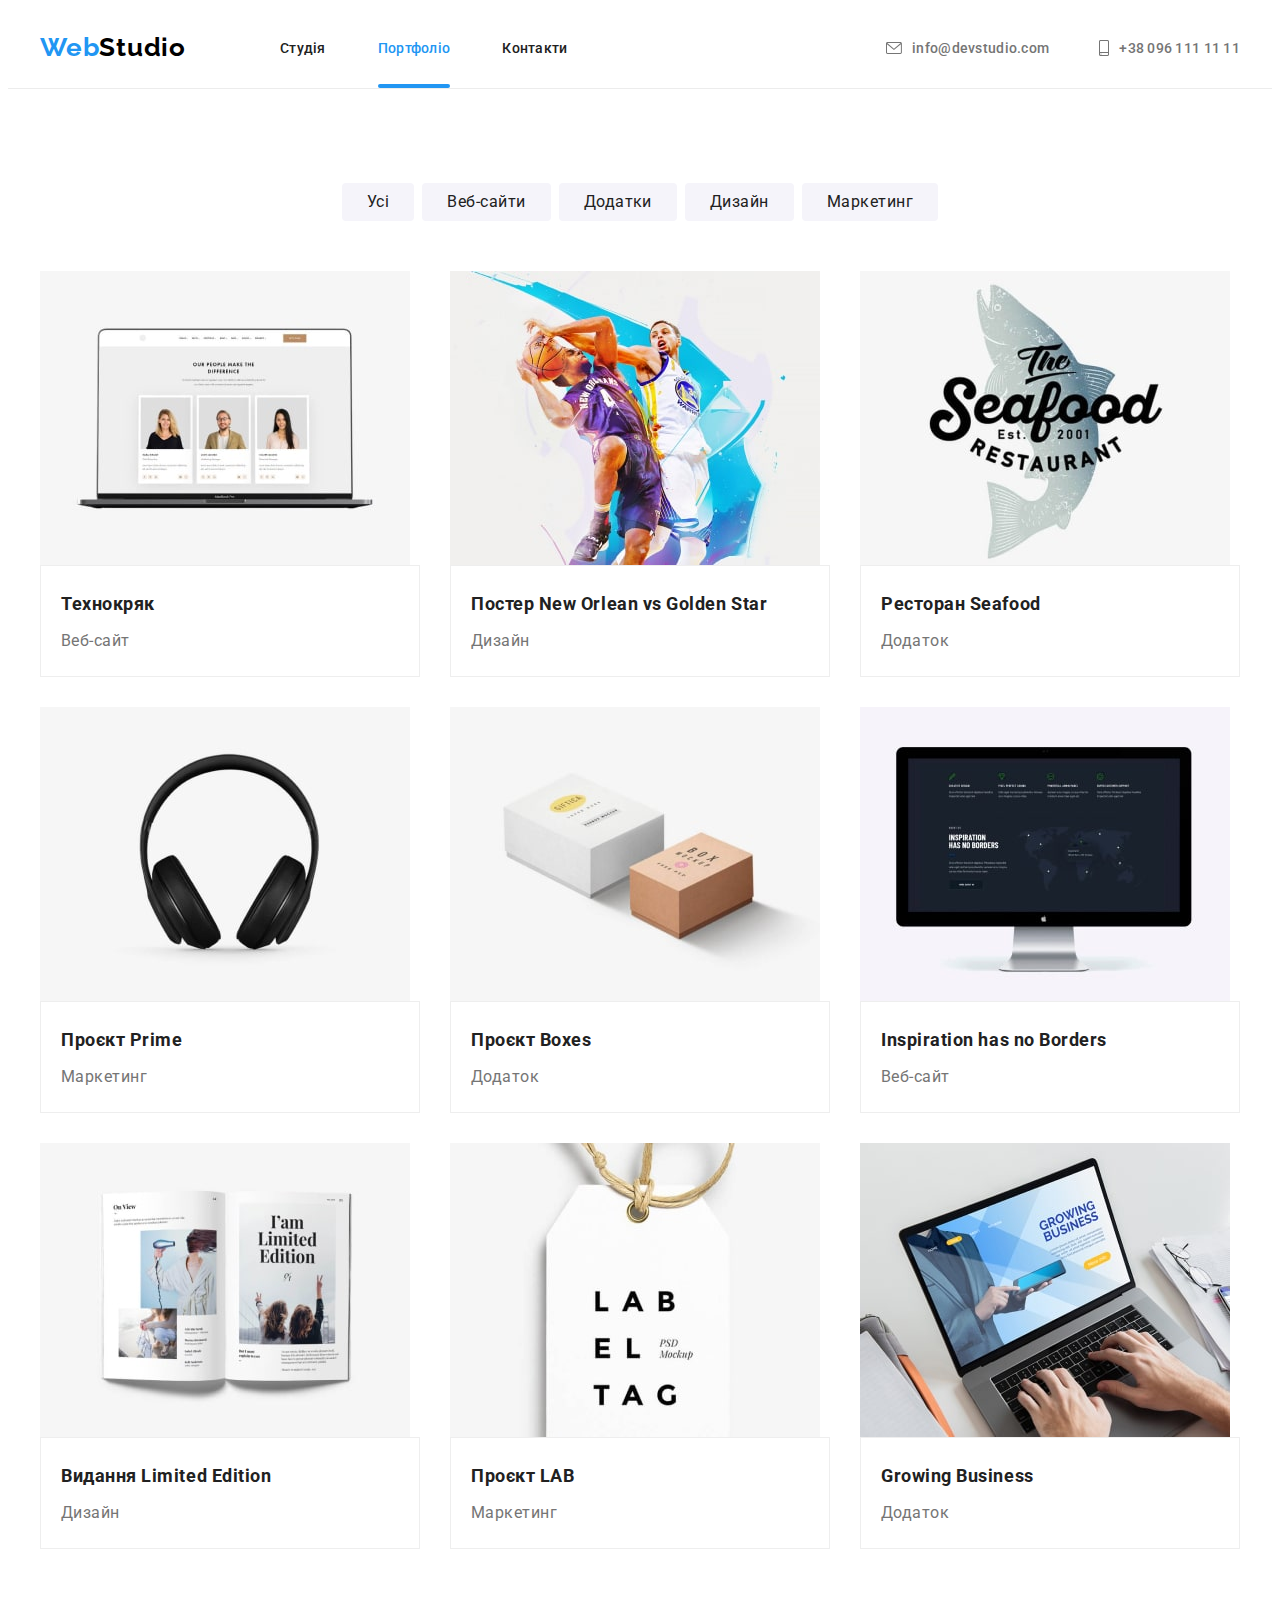
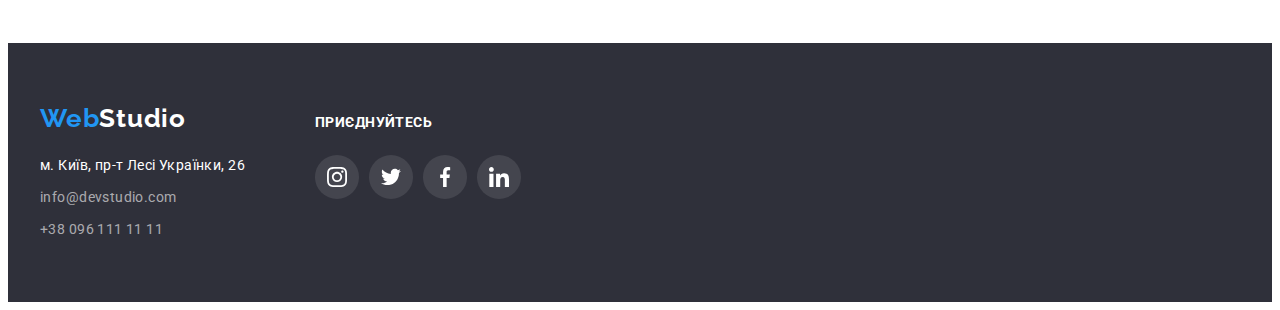
==== portfolio.html @ f1494e88 "add html, css, js" ====
<!DOCTYPE html>
<html lang="uk">
  <head>
    <meta charset="UTF-8" />
    <meta http-equiv="X-UA-Compatible" content="IE=edge" />
    <meta name="viewport" content="width=device-width, initial-scale=1.0" />
    <link rel="preconnect" href="https://fonts.googleapis.com" />
    <link rel="preconnect" href="https://fonts.gstatic.com" crossorigin />
    <link
      href="https://fonts.googleapis.com/css2?family=Raleway:wght@700;900&family=Roboto:wght@400;500;700;900&display=swap"
      rel="stylesheet"
    />
    <link
      rel="stylesheet"
      href="https://cdnjs.cloudflare.com/ajax/libs/modern-normalize/1.1.0/modern-normalize.min.css"
      integrity="sha512-wpPYUAdjBVSE4KJnH1VR1HeZfpl1ub8YT/NKx4PuQ5NmX2tKuGu6U/JRp5y+Y8XG2tV+wKQpNHVUX03MfMFn9Q=="
      crossorigin="anonymous"
      referrerpolicy="no-referrer"
    />
    <link rel="stylesheet" href="./css/style.css" />
    <title>Document</title>
  </head>
  <body>
    <!-- Header -->
    <header class="header">
      <div class="container header-container">
        <nav class="navigation">
          <a class="logo link" href="" lang="en"
            >Web<span class="logo-dark">Studio</span>
          </a>
          <ul class="nav-list list">
            <li class="nav-item">
              <a class="nav-link link" href="./index.html">Студія</a>
            </li>
            <li class="nav-item">
              <a class="nav-link link active" href="./portfolio.html">
                Портфоліо</a
              >
            </li>
            <li class="nav-item">
              <a class="nav-link link" href="">Контакти</a>
            </li>
          </ul>
        </nav>
        <ul class="contacts-header list">
          <li class="contacts-item">
            <a class="contacts-mail link" href="mailto:info@devstudio.com">
              <svg class="contacts-mail-icon" width="16" height="12">
                <use
                  href="./images/svg/symbol-defs.svg#icon-envelope-hover"
                ></use>
              </svg>
              info@devstudio.com</a
            >
          </li>
          <li class="contacts-item">
            <a class="contacts-number link" href="tel:+380961111111">
              <svg class="contacts-number-icon" width="10" height="16">
                <use href="./images/svg/symbol-defs.svg#icon-smartphone"></use>
              </svg>
              +38 096 111 11 11</a
            >
          </li>
        </ul>
      </div>
    </header>
    <!-- Main -->
    <main class="main">
      <section class="content-portfolio section">
        <h1 class="visually-hidden">Portfolio</h1>
        <div class="container">
          <ul class="filter-list list">
            <li class="filter-item"><button type="button">Усі</button></li>
            <li class="filter-item">
              <button type="button">Веб-сайти</button>
            </li>
            <li class="filter-item"><button type="button">Додатки</button></li>
            <li class="filter-item"><button type="button">Дизайн</button></li>
            <li class="filter-item">
              <button type="button">Маркетинг</button>
            </li>
          </ul>
          <ul class="portfolio-list">
            <li class="portfolio-item list">
              <a href="" class="portfolio-link link">
                <div class="portfolio-wrapper">
                  <p class="portfolio-text-description">
                    Ресурс пропонує комплексні пропозиції з різним рівнем
                    функціоналу та сервісів. Все це дозволить відвідувачу
                    отримати вичерпні відомості про компанію чи приватну особу.
                  </p>
                  <img
                    class="portfolio-img"
                    src="./images/portfolio/img-min.jpg"
                    alt="відкритий ноутбук"
                    width="370"
                  />
                </div>
                <div class="portfolio-content">
                  <h2 class="portfolio-title">Технокряк</h2>
                  <p class="portfolio-text">Веб-сайт</p>
                </div>
              </a>
            </li>
            <li class="portfolio-item list">
              <a href="" class="portfolio-link link">
                <div class="portfolio-wrapper">
                  <p class="portfolio-text-description">
                    Ресурс пропонує комплексні пропозиції з різним рівнем
                    функціоналу та сервісів. Все це дозволить відвідувачу
                    отримати вичерпні відомості про компанію чи приватну особу.
                  </p>
                  <img
                    class="portfolio-img"
                    src="./images/portfolio/img(1)-min.jpg"
                    alt="два баскетболіста"
                    width="370"
                  />
                </div>
                <div class="portfolio-content">
                  <h2 class="portfolio-title">
                    Постер <span lang="en">New Orlean vs Golden Star</span>
                  </h2>
                  <p class="portfolio-text">Дизайн</p>
                </div>
              </a>
            </li>
            <li class="portfolio-item list">
              <a href="" class="portfolio-link link">
                <div class="portfolio-wrapper">
                  <p class="portfolio-text-description">
                    Ресурс пропонує комплексні пропозиції з різним рівнем
                    функціоналу та сервісів. Все це дозволить відвідувачу
                    отримати вичерпні відомості про компанію чи приватну особу.
                  </p>
                  <img
                    class="portfolio-img"
                    src="./images/portfolio/img(2)-min.jpg"
                    alt="логотип"
                    width="370"
                  />
                </div>
                <div class="portfolio-content">
                  <h2 class="portfolio-title">
                    Ресторан <span lang="en">Seafood</span>
                  </h2>
                  <p class="portfolio-text">Додаток</p>
                </div>
              </a>
            </li>
            <li class="portfolio-item list">
              <a href="" class="portfolio-link link">
                <div class="portfolio-wrapper">
                  <p class="portfolio-text-description">
                    Ресурс пропонує комплексні пропозиції з різним рівнем
                    функціоналу та сервісів. Все це дозволить відвідувачу
                    отримати вичерпні відомості про компанію чи приватну особу.
                  </p>
                  <img
                    class="portfolio-img"
                    src="./images/portfolio/img(3)-min.jpg"
                    alt="навушники"
                    width="370"
                  />
                </div>
                <div class="portfolio-content">
                  <h2 class="portfolio-title">
                    Проєкт <span lang="en">Prime</span>
                  </h2>
                  <p class="portfolio-text">Маркетинг</p>
                </div>
              </a>
            </li>
            <li class="portfolio-item list">
              <a href="" class="portfolio-link link">
                <div class="portfolio-wrapper">
                  <p class="portfolio-text-description">
                    Ресурс пропонує комплексні пропозиції з різним рівнем
                    функціоналу та сервісів. Все це дозволить відвідувачу
                    отримати вичерпні відомості про компанію чи приватну особу.
                  </p>
                  <img
                    class="portfolio-img"
                    src="./images/portfolio/img(4)-min.jpg"
                    alt="дві коробки"
                    width="370"
                  />
                </div>
                <div class="portfolio-content">
                  <h2 class="portfolio-title">
                    Проєкт <span lang="en">Boxes</span>
                  </h2>
                  <p class="portfolio-text">Додаток</p>
                </div>
              </a>
            </li>
            <li class="portfolio-item list">
              <a href="" class="portfolio-link link">
                <div class="portfolio-wrapper">
                  <p class="portfolio-text-description">
                    Ресурс пропонує комплексні пропозиції з різним рівнем
                    функціоналу та сервісів. Все це дозволить відвідувачу
                    отримати вичерпні відомості про компанію чи приватну особу.
                  </p>
                  <img
                    class="portfolio-img"
                    src="./images/portfolio/img(5)-min.jpg"
                    alt="монітор"
                    width="370"
                  />
                </div>
                <div class="portfolio-content">
                  <h2 class="portfolio-title">
                    <span lang="en">Inspiration has no Borders</span>
                  </h2>
                  <p class="portfolio-text">Веб-сайт</p>
                </div>
              </a>
            </li>
            <li class="portfolio-item list">
              <a href="" class="portfolio-link link">
                <div class="portfolio-wrapper">
                  <p class="portfolio-text-description">
                    Ресурс пропонує комплексні пропозиції з різним рівнем
                    функціоналу та сервісів. Все це дозволить відвідувачу
                    отримати вичерпні відомості про компанію чи приватну особу.
                  </p>
                  <img
                    class="portfolio-img"
                    src="./images/portfolio/img(6)-min.jpg"
                    alt="відкрита книга"
                    width="370"
                  />
                </div>
                <div class="portfolio-content">
                  <h2 class="portfolio-title">
                    Видання <span lang="en">Limited Edition</span>
                  </h2>
                  <p class="portfolio-text">Дизайн</p>
                </div>
              </a>
            </li>
            <li class="portfolio-item list">
              <a href="" class="portfolio-link link">
                <div class="portfolio-wrapper">
                  <p class="portfolio-text-description">
                    Ресурс пропонує комплексні пропозиції з різним рівнем
                    функціоналу та сервісів. Все це дозволить відвідувачу
                    отримати вичерпні відомості про компанію чи приватну особу.
                  </p>
                  <img
                    class="portfolio-img"
                    src="./images/portfolio/img(7)-min.jpg"
                    alt="ярлик"
                    width="370"
                  />
                </div>
                <div class="portfolio-content">
                  <h2 class="portfolio-title">
                    Проєкт <span lang="en">LAB</span>
                  </h2>
                  <p class="portfolio-text">Маркетинг</p>
                </div>
              </a>
            </li>
            <li class="portfolio-item list">
              <a href="" class="portfolio-link link">
                <div class="portfolio-wrapper">
                  <p class="portfolio-text-description">
                    Ресурс пропонує комплексні пропозиції з різним рівнем
                    функціоналу та сервісів. Все це дозволить відвідувачу
                    отримати вичерпні відомості про компанію чи приватну особу.
                  </p>
                  <img
                    class="portfolio-img"
                    src="./images/portfolio/img(8)-min.jpg"
                    alt="відкритий ноутбук"
                    width="370"
                  />
                </div>
                <div class="portfolio-content">
                  <h2 class="portfolio-title">
                    <span lang="en">Growing Business</span>
                  </h2>
                  <p class="portfolio-text">Додаток</p>
                </div>
              </a>
            </li>
          </ul>
        </div>
      </section>
    </main>
    <!-- Footer -->
    <footer class="footer">
      <div class="container">
        <div class="footer-list">
          <div class="footer-item">
            <a class="logo link" href="" lang="en"
              >Web<span class="logo-light">Studio</span></a
            >
            <address class="address">
              <ul class="address-list list">
                <li class="address-item">
                  <a
                    class="address-link addres-street"
                    href="https://goo.gl/maps/nNuL6ZfspfBwPJXE8"
                    target="_blank"
                    >м. Київ, пр-т Лесі Українки, 26</a
                  >
                </li>
                <li class="address-item">
                  <a class="address-link" href="mailto:info@devstudio.com"
                    >info@devstudio.com</a
                  >
                </li>
                <li class="address-item">
                  <a class="address-link" href="tel:+380961111111"
                    >+38 096 111 11 11</a
                  >
                </li>
              </ul>
            </address>
          </div>
          <div class="footer-social">
            <p class="social-text">приєднуйтесь</p>
            <ul class="footer-social-list list">
              <li class="footer-social-item">
                <a href="" class="footer-social-link">
                  <svg class="footer-social-icon" width="20" height="20">
                    <use
                      href="./images/svg/symbol-defs.svg#icon-instagram-2"
                    ></use>
                  </svg>
                </a>
              </li>
              <li class="footer-social-item">
                <a href="" class="footer-social-link">
                  <svg class="footer-social-icon" width="20" height="20">
                    <use
                      href="./images/svg/symbol-defs.svg#icon-twitter-1"
                    ></use>
                  </svg>
                </a>
              </li>
              <li class="footer-social-item">
                <a href="" class="footer-social-link">
                  <svg class="footer-social-icon" width="20" height="20">
                    <use
                      href="./images/svg/symbol-defs.svg#icon-facebook-1"
                    ></use>
                  </svg>
                </a>
              </li>
              <li class="footer-social-item">
                <a href="" class="footer-social-link">
                  <svg class="footer-social-icon" width="20" height="20">
                    <use
                      href="./images/svg/symbol-defs.svg#icon-linkedin-1"
                    ></use>
                  </svg>
                </a>
              </li>
            </ul>
          </div>
        </div>
      </div>
    </footer>
  </body>
</html>
---- css/style.css ----
:root {
  --color-primary-hover: #2196f3;
  --color-banner: #2f303a;
  --color-btn-banner-hover: #188ce8;
  --color-black: #000000;
  --color-white: #ffffff;
  --color-gray: #f5f4fa;
  --primary-color: #212121;
  --secondary-color: #757575;
  --color-svg: #afb1b8;
  --primary-font-famaly: "Roboto", sans-serif;
  --secondary-font-famaly: "Raleway", sans-serif;
  --main-font-size: 14px;
  --main-letter-spacing: 0.03em;
  --main-color-link: #212121;
  --secondary-color-link: #757575;
}

body {
  background-color: var(--color-white);
  font-family: var(--primary-font-famaly);
  color: var(primary-color);
  font-size: var(--main-font-size);
  letter-spacing: var(--main-letter-spacing);
}

h1,
h2,
h3,
h4,
h5,
h6,
p {
  margin-top: 0;
  margin-bottom: 0;
}

ul {
  padding-left: 0;
  margin-top: 0;
  margin-bottom: 0;
}

img {
  /* display: block;
  max-width: 100%;
  height: auto; */
}

.visually-hidden {
  position: absolute;
  width: 1px;
  height: 1px;
  margin: -1px;
  border: 0;
  padding: 0;
  white-space: nowrap;
  clip-path: inset(100%);
  clip: rect(0 0 0 0);
  overflow: hidden;
}

.section {
  padding-top: 94px;
  padding-bottom: 94px;
}

.container {
  width: 1200px;
  margin-right: auto;
  margin-left: auto;
  padding-left: 15px;
  padding-right: 15px;
}

.header {
  border-bottom: 1px solid #ececec;
}

.header-container {
  display: flex;
  /* padding-top: 24px; */
  /* padding-bottom: 24px; */
  align-items: center;
}

.link {
  text-decoration: none;
  color: var(--main-color-link);
}

.list {
  list-style: none;
}

/* start header */
.navigation {
  display: flex;
  margin-right: auto;
  align-items: center;
}

.logo {
  color: var(--color-primary-hover);
  font-family: var(--secondary-font-famaly);
  font-weight: 700;
  font-size: 26px;
  line-height: 1.19;
  letter-spacing: 0.03em;
  padding-top: 24px;
  padding-bottom: 25px;
}

.logo .logo-dark {
  color: var(--color-black);
}
.logo .logo-light {
  color: var(--color-white);
}
.logo-light {
  /* color: var(--color-white); */
}

.nav-list {
  font-weight: 500;
  letter-spacing: 0.02em;
  display: flex;
  margin-left: 94px;
}

.nav-item {
  margin-right: 52px;
}
.nav-item:last-child {
  margin-right: 0;
}

.nav-link:hover,
.nav-link:focus {
  color: var(--color-primary-hover);
  /* transition-duration: 250ms;
  transition-timing-function: cubic-bezier(0.4, 0, 0.2, 1); */
}

.nav-link {
  font-weight: 500;
  padding-top: 32px;
  padding-bottom: 32px;
  display: block;
  position: relative;
  transition-duration: 250ms;
  transition-timing-function: cubic-bezier(0.4, 0, 0.2, 1);
  color: var(--main-color-link);
  transition-property: color;
}

.active::after {
  content: "";
  position: absolute;
  width: 100%;
  height: 4px;
  left: 0;
  bottom: 0;
  border-radius: 2px;
  background-color: var(--color-primary-hover);
}

.active {
  color: var(--color-primary-hover);
}

.contacts-header {
  font-weight: 500;
  display: flex;
}
.contacts-item {
  letter-spacing: 0.02em;
}
.contacts-item:not(:last-child) {
  margin-right: 50px;
}

.contacts-mail,
.contacts-number {
  color: var(--secondary-color-link);
  padding-top: 32px;
  padding-bottom: 32px;
  display: flex;
  align-items: center;
  transition-duration: 250ms;
  transition-timing-function: cubic-bezier(0.4, 0, 0.2, 1);
  transition-property: color;
}

.contacts-item:hover {
  fill: var(--color-primary-hover);
}

.contacts-mail-active {
  color: var(--color-primary-hover);
}

.contacts-mail:hover,
.contacts-mail:focus,
.contacts-number:hover,
.contacts-number:focus {
  color: var(--color-primary-hover);
}

.contacts-mail-icon {
  fill: currentColor;
  margin-right: 10px;
  transition-duration: 250ms;
  transition-timing-function: cubic-bezier(0.4, 0, 0.2, 1);
  transition-property: fill;
}

.contacts-mail-icon:hover,
.contacts-mail-icon:focus {
  fill: var(--color-primary-hover);
}

.contacts-number-icon {
  fill: currentColor;
  margin-right: 10px;
  transition-duration: 250ms;
  transition-timing-function: cubic-bezier(0.4, 0, 0.2, 1);
  transition-property: fill;
}

.contacts-number-icon:hover,
.contacts-number-icon:focus {
  fill: var(--color-primary-hover);
}

/* end header */

/* start main */
.main-banner {
  background-image: linear-gradient(
      to right,
      rgba(47, 48, 58, 0.4),
      rgba(47, 48, 58, 0.4)
    ),
    url(../images/main-baner/mainbg.jpg);
  padding-top: 200px;
  padding-bottom: 200px;
  background-size: cover;
  background-repeat: no-repeat;
  max-width: 1600px;
  margin-left: auto;
  margin-right: auto;
}

.main-list-page {
  padding-top: 94px;
}

.list-page {
  display: flex;
  /* padding-top: 95px; */
  /* padding-bottom: 40px; */
}

.main-button {
  color: var(--color-white);
  font-size: 16px;
  letter-spacing: 0.06em;
  background-color: var(--color-primary-hover);
  line-height: 1.88;
  cursor: pointer;
  font-family: var(--primary-font-famaly);
  font-weight: 700;
  margin-left: auto;
  margin-right: auto;
  display: block;
  padding: 10px 32px;
  border-radius: 4px;
  border: none;
  transition-duration: 250ms;
  transition-timing-function: cubic-bezier(0.4, 0, 0.2, 1);
  transition-property: background-color;
}

/* .is-hidden{
    transition-duration: 250ms;
  transition-timing-function: cubic-bezier(0.4, 0, 0.2, 1);
} */

.main-button:hover,
.main-button:focus {
  background-color: var(--color-btn-banner-hover);

  /* transition:  250ms cubic-bezier(0.4, 0, 0.2, 1); */
}

.main-title {
  color: var(--color-white);
  text-align: center;
  text-transform: uppercase;
  line-height: 1.36;
  font-size: 44px;
  letter-spacing: 0.06em;
  font-weight: 900;
  margin-bottom: 28px;
}

.list-works {
  display: flex;
}

.img-works {
  position: relative;
  display: block;
  height: auto;
  max-width: 100%;
}

.text-works {
  position: absolute;
  bottom: 0;
  background-color: rgba(47, 48, 58, 0.8);
  color: var(--color-white);
  /* padding: 27px 0; */
  height: 70px;
  display: flex;
  justify-content: center;
  align-items: center;
  width: 100%;
  text-align: center;
  text-transform: uppercase;
  letter-spacing: 0.03em;
}

.item-works {
  margin-left: 30px;
  position: relative;
  /* width: calc((100% - 90px) / 3); */
}
.item-works:nth-child(1) {
  margin-left: 0;
}

.item-page:not(:last-child) {
  margin-right: 30px;
}

.item-page {
  width: 270px;
}

.item-page-bg {
  background-color: var(--color-gray);
  margin-bottom: 30px;
  display: flex;
  justify-content: center;
  align-items: center;
  height: 120px;
}

.item-page-svg {
  height: 70px;
  /* margin-right: auto; */
  /* margin-left: auto; */
  /* margin-top: 25px; */
  /* margin-bottom: 25px; */
  width: 70px;
}

.title-page {
  line-height: 1.14;
  letter-spacing: 0.03em;
  margin-bottom: 10px;
  font-size: var(--main-font-size);
}
.desc-page {
  line-height: 1.71;
  letter-spacing: 0.03em;
  color: var(--secondary-color);
  font-weight: 400;
}
.title-section {
  line-height: 1.16;
  font-size: 36px;
  margin-bottom: 50px;
  text-align: center;
}
.team {
  background-color: var(--color-gray);
  /* padding-top: 94px; */
  /* padding-bottom: 94px; */
}

.team-list {
  display: flex;
  /* margin-left: -30px; */
}

.team-item {
  margin-left: 30px;
  background-color: var(--color-white);
  /* width: calc((100% - 120px) / 4); */
  box-shadow: 0px 1px 3px rgba(0, 0, 0, 0.12), 0px 1px 1px rgba(0, 0, 0, 0.14),
    0px 2px 1px rgba(0, 0, 0, 0.2);
  border-radius: 0px 0px 4px 4px;
}
.team-item:nth-child(1) {
  margin-left: 0;
}

.team-img {
  display: block;
  height: auto;
  max-width: 100%;
}

.team-name {
  font-size: 16px;
  letter-spacing: 0.03em;
  font-weight: 500;
  line-height: 1.18;
  margin-bottom: 10px;
  text-align: center;
}
.team-person {
  font-size: 16px;
  letter-spacing: 0.03em;
  color: var(--secondary-color);
  line-height: 1.18;
  font-weight: 400;
  text-align: center;
  margin-bottom: 16px;
}
.team-content {
  padding-top: 30px;
  padding-bottom: 30px;
}

.social-list {
  display: flex;
  justify-content: center;
}
.social-list-item:not(:last-child) {
  margin-right: 10px;
}

.social-list-icon {
  fill: var(--color-svg);
  transition-duration: 250ms;
  transition-timing-function: cubic-bezier(0.4, 0, 0.2, 1);
  transition-property: fill;
}

.social-list-link {
  width: 44px;
  height: 44px;
  background-color: var(--color-white);
  border-radius: 50%;
  display: flex;
  align-items: center;
  justify-content: center;

  transition-duration: 250ms;
  transition-timing-function: cubic-bezier(0.4, 0, 0.2, 1);
  transition-property: background-color;
}
.social-list-link:hover .social-list-icon,
.social-list-link:focus .social-list-icon {
  fill: var(--color-white);
}

.social-list-link:hover,
.social-list-link:focus {
  fill: var(--color-white);
  width: 44px;
  height: 44px;
  background-color: var(--color-primary-hover);
  border-radius: 50%;
  display: flex;
  align-items: center;
  justify-content: center;
}

.partner-list-item {
  /* border: 1px solid var(--color-svg); */
  /* padding: 16px; */
  width: 170px;
  height: 92px;
  display: flex;
  justify-content: center;
}

.partner-list {
  display: flex;
}
.partner-list-item:not(:last-child) {
  margin-right: 30px;
}

.partner-list-icon use {
  fill: var(--color-svg);
  transition-duration: 250ms;
  transition-timing-function: cubic-bezier(0.4, 0, 0.2, 1);
  transition-property: fill;
}

.partner-list-link {
  width: 100%;
  height: 100%;
  display: flex;
  align-items: center;
  justify-content: center;
  border: 1px solid var(--color-svg);
  border-radius: 4px;
  transition-duration: 250ms;
  transition-timing-function: cubic-bezier(0.4, 0, 0.2, 1);
  transition-property: border;
}
.partner-list-link:hover .partner-list-icon use,
.partner-list-link:focus .partner-list-icon use {
  fill: var(--color-primary-hover);
}

.partner-list-link:hover,
.partner-list-link:focus {
  border: 1px solid var(--color-primary-hover);
}

/* end main */

/* start footer */
.footer {
  background-color: var(--color-banner);
  padding-top: 60px;
  padding-bottom: 60px;
}
.footer .logo {
  margin-bottom: 20px;
  display: block;
  padding: 0;
}

.address {
  font-style: normal;
}
.address-item {
  line-height: 1.71;
}

.address-item:not(:last-child) {
  margin-bottom: 8px;
}

.address-link {
  color: rgba(255, 255, 255, 0.6);
  text-decoration: none;
  letter-spacing: 0.03em;
}
.addres-street {
  color: var(--color-white);
}

.social-text {
  color: var(--color-white);
  font-weight: 700;
  line-height: 1.71;
  letter-spacing: 0.03em;
  text-transform: uppercase;
}

.social-text {
  margin-bottom: 20px;
}

.footer-item {
  margin-right: 70px;
}

.footer-social-list {
  display: flex;
}

.footer-list {
  display: flex;
  align-items: baseline;
}

.footer-social-item:not(:last-child) {
  margin-right: 10px;
}

.footer-social-link:hover,
.footer-social-link:focus {
  background-color: var(--color-primary-hover);
  border-radius: 50%;
}
.footer-social-link {
  fill: var(--color-white);
  width: 44px;
  height: 44px;
  background-color: rgba(255, 255, 255, 0.1);
  border-radius: 50%;
  display: flex;
  align-items: center;
  justify-content: center;
  transition-duration: 250ms;
  transition-timing-function: cubic-bezier(0.4, 0, 0.2, 1);
  transition-property: background-color;
}
/* end footer */

/* start backdrop */
.backdrop {
  position: fixed;
  top: 0;
  left: 0;
  width: 100%;
  height: 100%;
  background-color: rgba(0, 0, 0, 0.2);
  transition-duration: 250ms;
  transition-timing-function: cubic-bezier(0.4, 0, 0.2, 1);
}

.backdrop.is-hidden {
  visibility: hidden;
  pointer-events: none;
  opacity: 0.5;
  transition-property: opacity, visibility;
}

.modal {
  position: absolute;
  top: 50%;
  left: 50%;

  height: 580px;
  width: 528px;
  background: var(--color-white);
  box-shadow: 0px 1px 3px rgba(0, 0, 0, 0.12), 0px 1px 1px rgba(0, 0, 0, 0.14),
    0px 2px 1px rgba(0, 0, 0, 0.2);
  border-radius: 4px;

  transform: translate(-50%, -50%);

  /* transition:  250ms cubic-bezier(0.4, 0, 0.2, 1); */
}

.modal-close-btn {
  position: absolute;
  top: 8px;
  right: 8px;
  width: 30px;
  height: 30px;
  display: flex;
  justify-content: center;
  align-items: center;
  border-radius: 50%;
  border: 1px solid rgba(0, 0, 0, 0.1);
  background-color: transparent;
  padding: 0;
  cursor: pointer;
}

/* end backdrop */

/*start style portfolio */

.filter-item {
  margin-right: 8px;
}

.filter-item:last-child {
  margin-right: 0px;
}

.filter-item button {
  background-color: var(--color-gray);
  font-size: 16px;
  line-height: 1.62;
  color: var(--main-color-link);
  letter-spacing: 0.03em;
  cursor: pointer;
  font-family: var(--primary-font-famaly);
  border-radius: 4px;
  padding: 6px 25px;
  border: none;
  transition-duration: 250ms;
  transition-timing-function: cubic-bezier(0.4, 0, 0.2, 1);
  transition-property: color, background-color, box-shadow;
}

.filter-item button:hover,
.filter-item button:focus {
  background-color: var(--color-primary-hover);
  color: var(--color-white);
  box-shadow: 0px 3px 1px rgba(0, 0, 0, 0.1), 0px 1px 2px rgba(0, 0, 0, 0.08),
    0px 2px 2px rgba(0, 0, 0, 0.12);
}

.filter-list {
  display: flex;
  justify-content: center;
  margin-bottom: 50px;
}

.portfolio-content {
  padding: 20px;
  border: 1px solid #eeeeee;
}

.portfolio-list {
  display: flex;
  flex-wrap: wrap;
  margin-left: -30px;
  margin-top: -30px;
}

.portfolio-item {
  margin-left: 30px;
  margin-top: 30px;
  width: calc((100% - 90px) / 3);
  position: relative;
}

.portfolio-title {
  letter-spacing: 0.03em;
  font-size: 18px;
  line-height: 2;
  margin-bottom: 4px;
}
.portfolio-text {
  font-size: 16px;
  line-height: 1.88;
  letter-spacing: 0.03em;
  color: var(--secondary-color-link);
  font-weight: 400;
}

.portfolio-link {
  display: block;
  transition-duration: 250ms;
  transition-timing-function: cubic-bezier(0.4, 0, 0.2, 1);

}

.portfolio-wrapper {
  position: relative;
}

.portfolio-wrapper:hover::before {
  content: "";
  position: absolute;
  display: block;
  width: 100%;
  background-color: rgba(33, 150, 243, 0.9);
  opacity: 1;
}

.portfolio-wrapper::before {
  position: absolute;
  content: "";
  display: block;
  width: 100%;
  height: 100%;
  background-color: rgba(33, 150, 243, 0.9);
  opacity: 0;

  transition: 250ms cubic-bezier(0.4, 0, 0.2, 1);
  transform: translateY(40%);
}

.portfolio-link:hover,
.portfolio-link:focus{
  box-shadow: 0px 1px 1px rgba(0, 0, 0, 0.12), 0px 4px 4px rgba(0, 0, 0, 0.06),
    1px 4px 6px rgba(0, 0, 0, 0.16);
}

.portfolio-link:hover .portfolio-wrapper::before {
  transform: translateY(0);
  position: absolute;
  content: "";
  display: block;
  width: 100%;
  height: 100%;

  background-color: rgba(33, 150, 243, 0.9);
  opacity: 1;
  transition: 250ms cubic-bezier(0.4, 0, 0.2, 1);
}

.portfolio-img {
  display: block;
}

.portfolio-text-description {
  position: absolute;
  font-size: 18px;
  letter-spacing: 0.03em;
  opacity: 0;
  top: 30%;
  left: 0;
  padding: 0 25px;
  color: var(--color-white);
  line-height: 1.56;
  height: 100%;
  transition: 250ms cubic-bezier(0.4, 0, 0.2, 1);
}

.portfolio-item:hover .portfolio-text-description {
  opacity: 1;
  top: 20%;
}
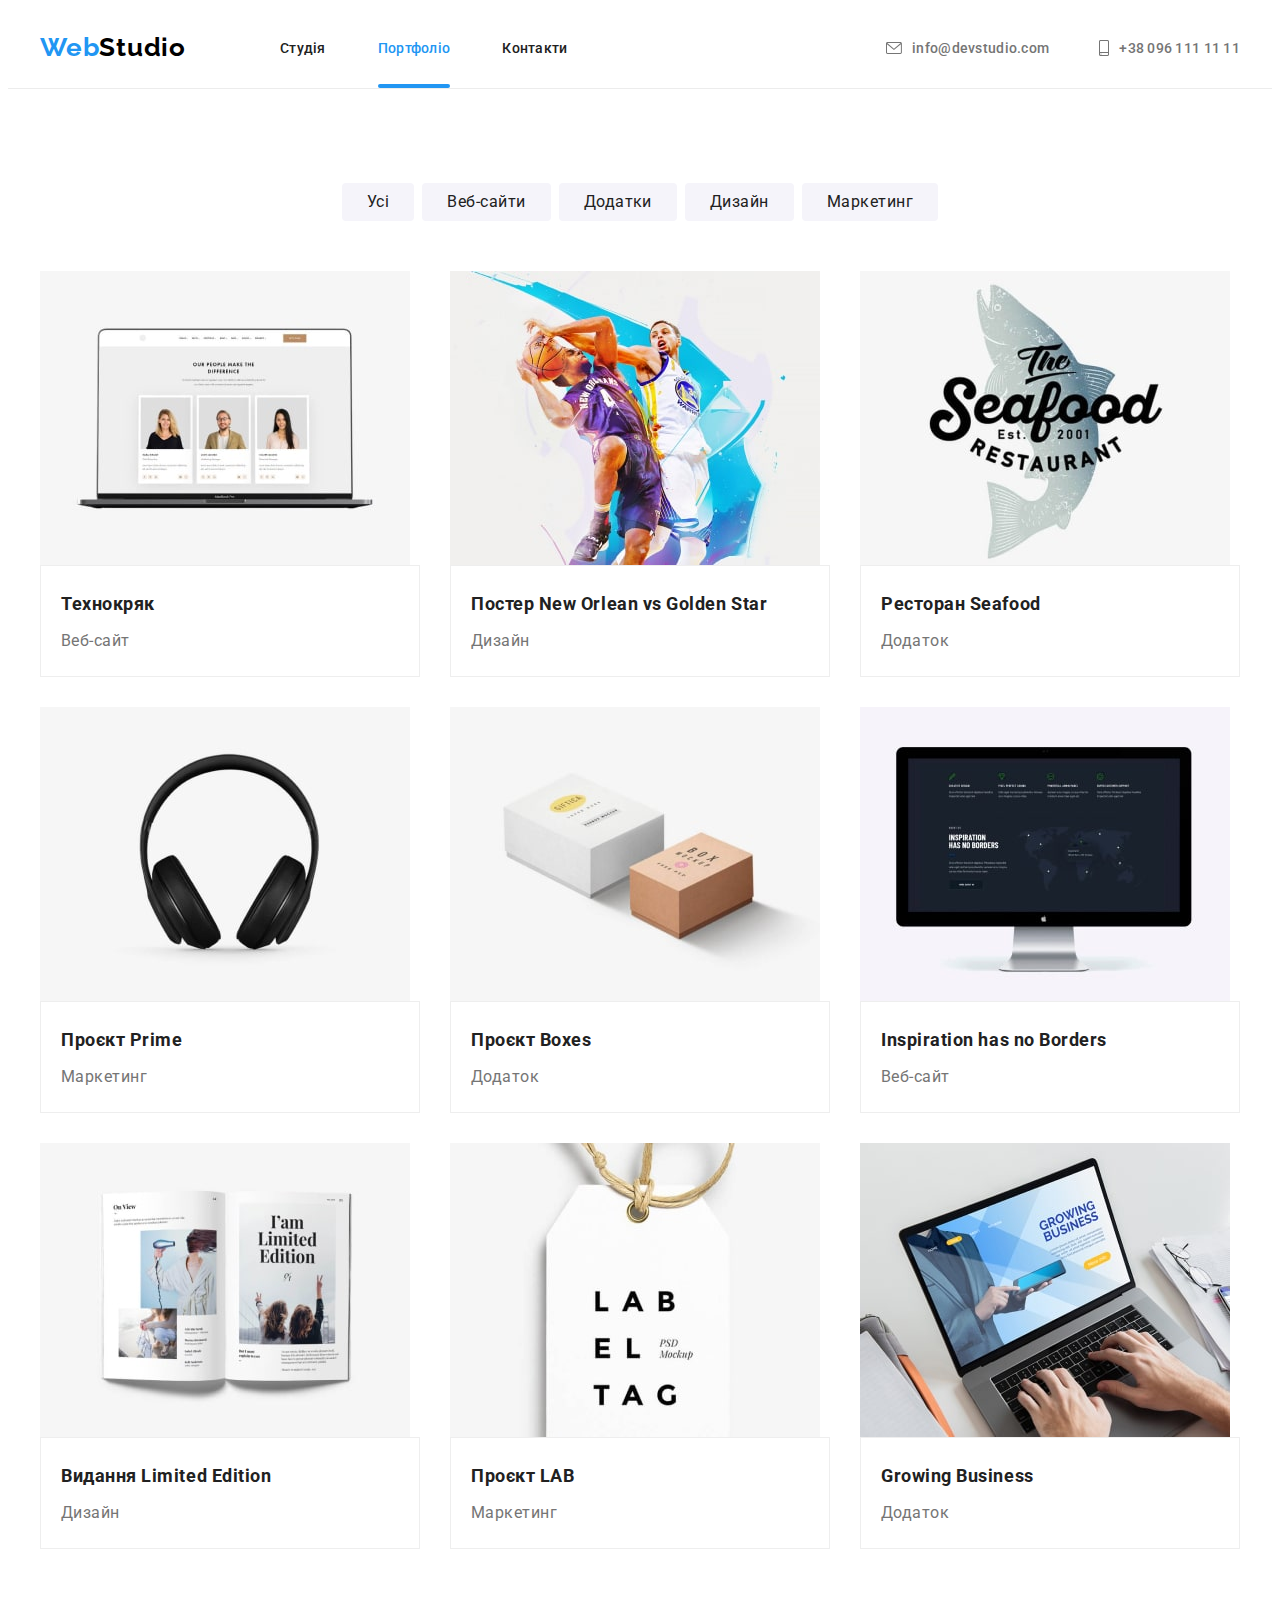
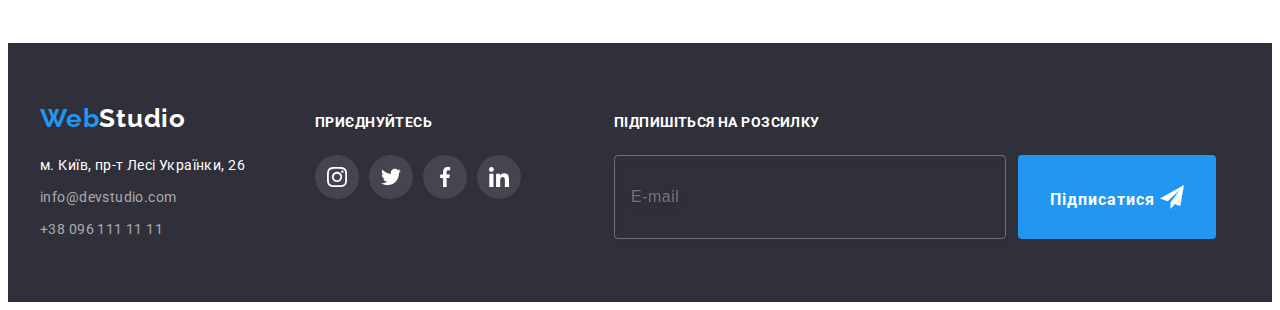
==== commit c9b603c3: "add html and css" ====
--- a/portfolio.html
+++ b/portfolio.html
@@ -362,6 +362,18 @@
               </li>
             </ul>
           </div>
+          <div class="footer-email">
+            <p class="email-text">Підпишіться на розсилку</p>
+            <form action="" class="email-input-form">
+            <input type="text" placeholder="E-mail">
+            <button type="submit" class="btn-footer-input">Підписатися
+              <svg class="email-button-telegram" width="24" height="24">
+                <use href="./images/svg/symbol-defs.svg#icon-icon-send">
+                </use>
+              </svg>
+            </button>
+            </form>
+          </div>
         </div>
       </div>
     </footer>
--- a/css/style.css
+++ b/css/style.css
@@ -566,14 +566,15 @@
   line-height: 1.71;
   letter-spacing: 0.03em;
   text-transform: uppercase;
-}
-
-.social-text {
   margin-bottom: 20px;
 }
 
 .footer-item {
   margin-right: 70px;
+}
+
+.footer-social {
+  margin-right: 93px;
 }
 
 .footer-social-list {
@@ -607,6 +608,61 @@
   transition-timing-function: cubic-bezier(0.4, 0, 0.2, 1);
   transition-property: background-color;
 }
+
+.email-text{
+  color: var(--color-white);
+  font-weight: 700;
+  line-height: 1.71;
+  letter-spacing: 0.03em;
+  text-transform: uppercase;
+  margin-bottom: 20px;
+}
+
+.footer-email input {
+  width: 358px;
+  height: 50px;
+  padding: 16px;
+  background-color: transparent;
+  border: 1px solid rgba(255, 255, 255, 0.3);
+  filter: drop-shadow(0px 4px 4px rgba(0, 0, 0, 0.15));
+  font-size: 16px;
+  letter-spacing: 0.03em;
+  color: rgba(255, 255, 255, 0.6);
+  border-radius: 4px;
+}
+
+.email-input-form  {
+  display: flex;
+}
+.btn-footer-input{
+  font-size: 16px;
+  letter-spacing: 0.06em;
+  background-color: var(--color-primary-hover);
+  font-family: var(--primary-font-famaly);
+  font-weight: 700;
+  margin-left: auto;
+  margin-right: auto;
+  display: block;
+  padding: 10px 32px;
+  border-radius: 4px;
+  border: none;
+  transition-duration: 250ms;
+  transition-timing-function: cubic-bezier(0.4, 0, 0.2, 1);
+  transition-property: background-color;
+  color: var(--color-white);
+  margin-left: 12px;
+  cursor: pointer;
+}
+
+.btn-footer-input:hover,
+.btn-footer-input:focus{
+  background-color: var(--color-btn-banner-hover);
+}
+
+.email-button-telegram{
+  vertical-align:bottom;
+}
+
 /* end footer */
 
 /* start backdrop */
@@ -632,14 +688,13 @@
   position: absolute;
   top: 50%;
   left: 50%;
-
   height: 580px;
   width: 528px;
   background: var(--color-white);
   box-shadow: 0px 1px 3px rgba(0, 0, 0, 0.12), 0px 1px 1px rgba(0, 0, 0, 0.14),
     0px 2px 1px rgba(0, 0, 0, 0.2);
   border-radius: 4px;
-
+  padding: 40px;
   transform: translate(-50%, -50%);
 
   /* transition:  250ms cubic-bezier(0.4, 0, 0.2, 1); */
@@ -661,6 +716,15 @@
   cursor: pointer;
 }
 
+.modal-title{
+font-weight: 700;
+font-size: 20px;
+text-align: center;
+letter-spacing: 0.03em;
+color: var(--main-color-link);
+}
+
+
 /* end backdrop */
 
 /*start style portfolio */
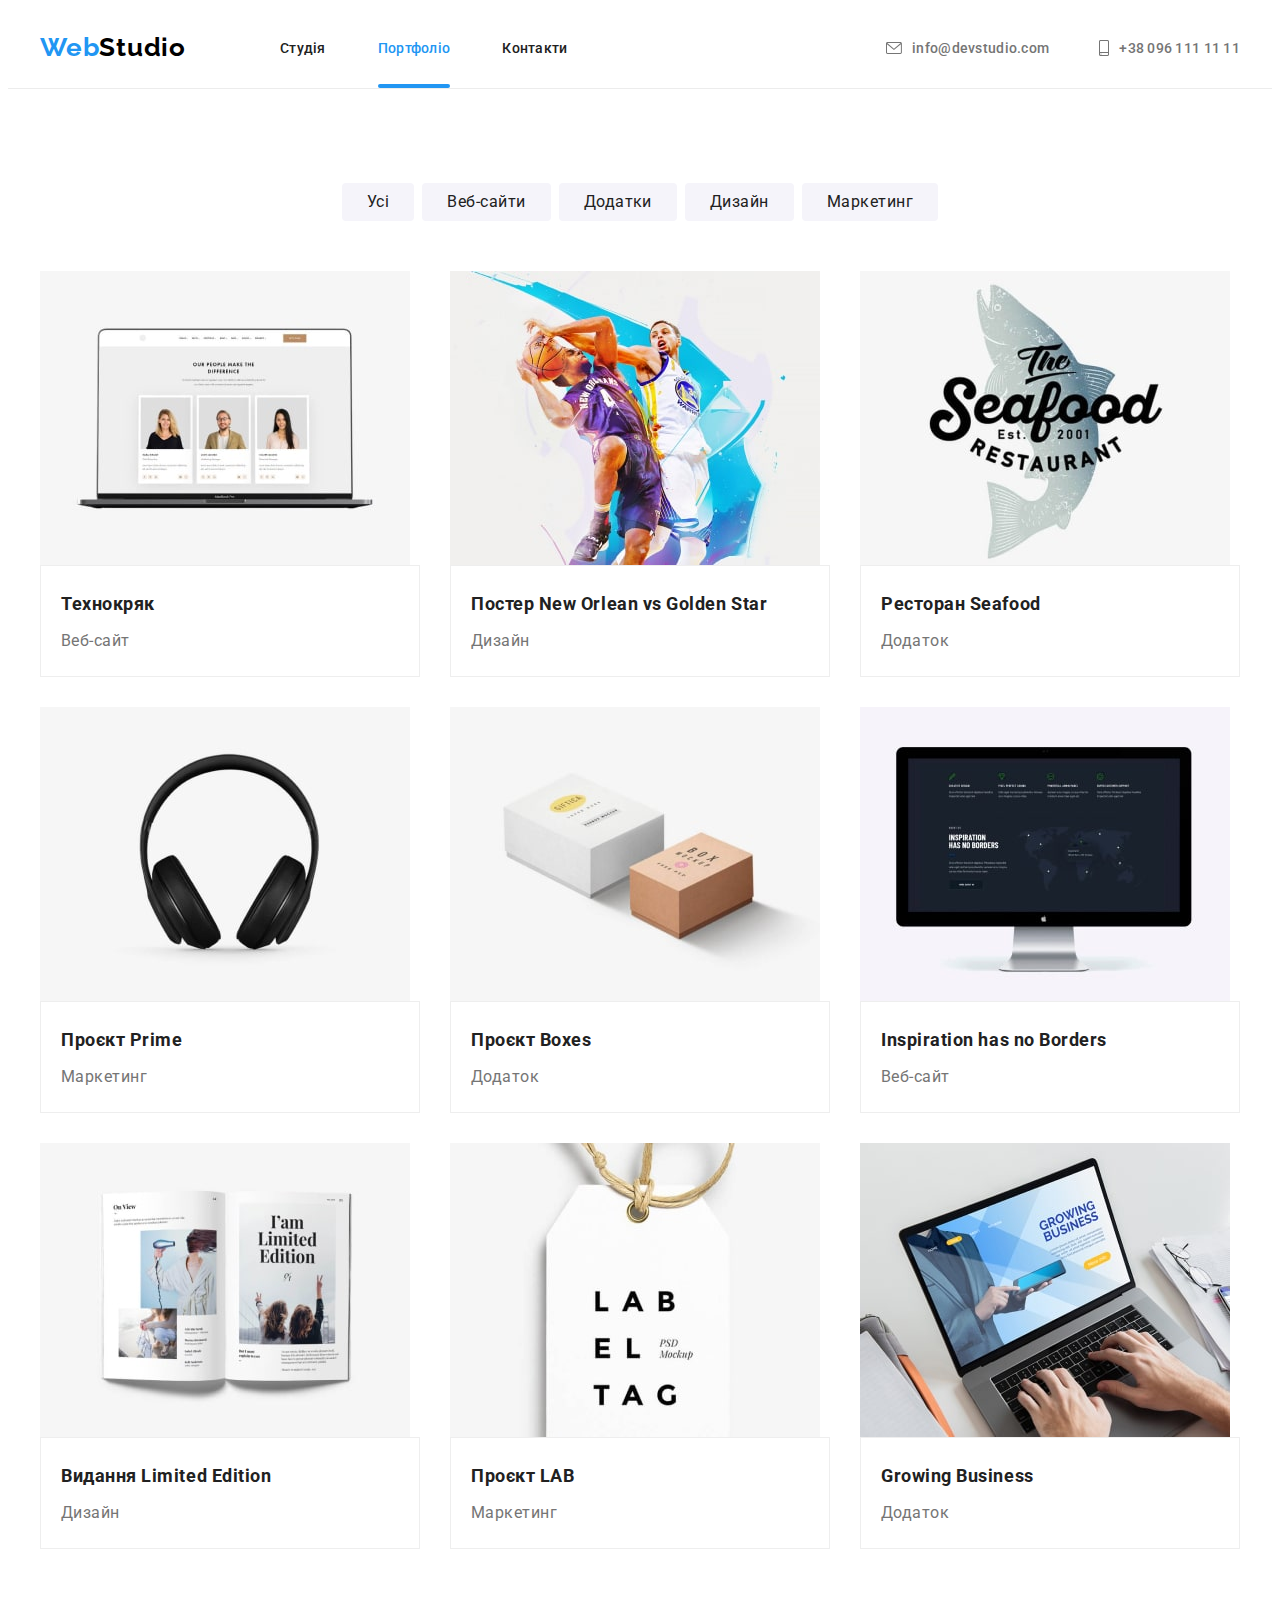
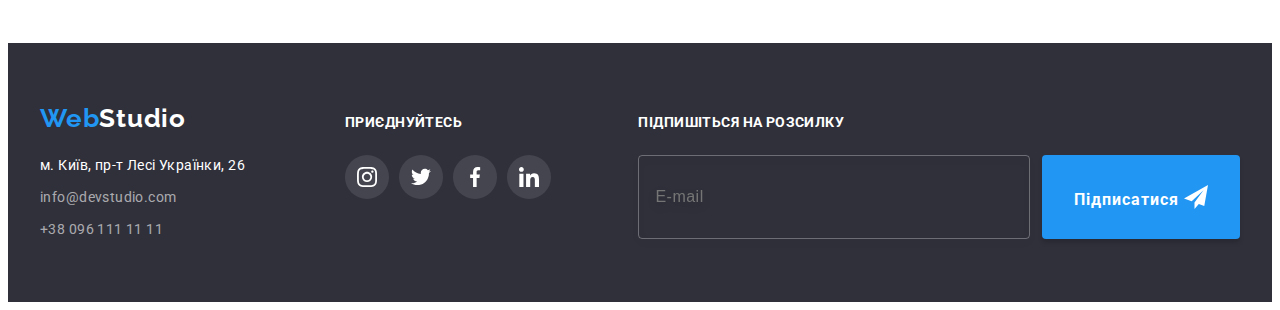
==== commit 8302f8e5: "fix css and html" ====
--- a/portfolio.html
+++ b/portfolio.html
@@ -364,7 +364,7 @@
           </div>
           <div class="footer-email">
             <p class="email-text">Підпишіться на розсилку</p>
-            <form action="" class="email-input-form">
+            <form class="email-input-form">
             <input type="text" placeholder="E-mail">
             <button type="submit" class="btn-footer-input">Підписатися
               <svg class="email-button-telegram" width="24" height="24">
--- a/css/style.css
+++ b/css/style.css
@@ -79,8 +79,6 @@
 
 .header-container {
   display: flex;
-  /* padding-top: 24px; */
-  /* padding-bottom: 24px; */
   align-items: center;
 }
 
@@ -138,8 +136,6 @@
 .nav-link:hover,
 .nav-link:focus {
   color: var(--color-primary-hover);
-  /* transition-duration: 250ms;
-  transition-timing-function: cubic-bezier(0.4, 0, 0.2, 1); */
 }
 
 .nav-link {
@@ -258,8 +254,6 @@
 
 .list-page {
   display: flex;
-  /* padding-top: 95px; */
-  /* padding-bottom: 40px; */
 }
 
 .main-button {
@@ -282,16 +276,9 @@
   transition-property: background-color;
 }
 
-/* .is-hidden{
-    transition-duration: 250ms;
-  transition-timing-function: cubic-bezier(0.4, 0, 0.2, 1);
-} */
-
 .main-button:hover,
 .main-button:focus {
   background-color: var(--color-btn-banner-hover);
-
-  /* transition:  250ms cubic-bezier(0.4, 0, 0.2, 1); */
 }
 
 .main-title {
@@ -321,7 +308,6 @@
   bottom: 0;
   background-color: rgba(47, 48, 58, 0.8);
   color: var(--color-white);
-  /* padding: 27px 0; */
   height: 70px;
   display: flex;
   justify-content: center;
@@ -335,7 +321,6 @@
 .item-works {
   margin-left: 30px;
   position: relative;
-  /* width: calc((100% - 90px) / 3); */
 }
 .item-works:nth-child(1) {
   margin-left: 0;
@@ -360,11 +345,7 @@
 
 .item-page-svg {
   height: 70px;
-  /* margin-right: auto; */
-  /* margin-left: auto; */
-  /* margin-top: 25px; */
-  /* margin-bottom: 25px; */
-  width: 70px;
+  /width: 70px;
 }
 
 .title-page {
@@ -387,19 +368,15 @@
 }
 .team {
   background-color: var(--color-gray);
-  /* padding-top: 94px; */
-  /* padding-bottom: 94px; */
 }
 
 .team-list {
   display: flex;
-  /* margin-left: -30px; */
 }
 
 .team-item {
   margin-left: 30px;
   background-color: var(--color-white);
-  /* width: calc((100% - 120px) / 4); */
   box-shadow: 0px 1px 3px rgba(0, 0, 0, 0.12), 0px 1px 1px rgba(0, 0, 0, 0.14),
     0px 2px 1px rgba(0, 0, 0, 0.2);
   border-radius: 0px 0px 4px 4px;
@@ -482,8 +459,6 @@
 }
 
 .partner-list-item {
-  /* border: 1px solid var(--color-svg); */
-  /* padding: 16px; */
   width: 170px;
   height: 92px;
   display: flex;
@@ -534,6 +509,7 @@
   padding-top: 60px;
   padding-bottom: 60px;
 }
+
 .footer .logo {
   margin-bottom: 20px;
   display: block;
@@ -556,6 +532,7 @@
   text-decoration: none;
   letter-spacing: 0.03em;
 }
+
 .addres-street {
   color: var(--color-white);
 }
@@ -570,11 +547,11 @@
 }
 
 .footer-item {
-  margin-right: 70px;
+  margin-right: 100px;
 }
 
 .footer-social {
-  margin-right: 93px;
+  margin-right: auto;
 }
 
 .footer-social-list {
@@ -609,7 +586,7 @@
   transition-property: background-color;
 }
 
-.email-text{
+.email-text {
   color: var(--color-white);
   font-weight: 700;
   line-height: 1.71;
@@ -631,10 +608,11 @@
   border-radius: 4px;
 }
 
-.email-input-form  {
-  display: flex;
-}
-.btn-footer-input{
+.email-input-form {
+  display: flex;
+}
+
+.btn-footer-input {
   font-size: 16px;
   letter-spacing: 0.06em;
   background-color: var(--color-primary-hover);
@@ -646,6 +624,7 @@
   padding: 10px 32px;
   border-radius: 4px;
   border: none;
+  box-shadow: 0px 4px 4px rgba(0, 0, 0, 0.15);
   transition-duration: 250ms;
   transition-timing-function: cubic-bezier(0.4, 0, 0.2, 1);
   transition-property: background-color;
@@ -655,12 +634,12 @@
 }
 
 .btn-footer-input:hover,
-.btn-footer-input:focus{
+.btn-footer-input:focus {
   background-color: var(--color-btn-banner-hover);
 }
 
-.email-button-telegram{
-  vertical-align:bottom;
+.email-button-telegram {
+  vertical-align: bottom;
 }
 
 /* end footer */
@@ -716,15 +695,160 @@
   cursor: pointer;
 }
 
-.modal-title{
-font-weight: 700;
-font-size: 20px;
-text-align: center;
-letter-spacing: 0.03em;
-color: var(--main-color-link);
-}
-
-
+.modal-title {
+  font-weight: 700;
+  font-size: 20px;
+  text-align: center;
+  letter-spacing: 0.03em;
+  color: var(--main-color-link);
+}
+
+.contacts-form-field {
+  display: block;
+  margin-top: 10px;
+}
+
+.contacts-form-field input {
+  width: 100%;
+  height: 40px;
+  border: 1px solid rgba(33, 33, 33, 0.2);
+  margin-top: 4px;
+}
+
+.contact-field-message {
+  width: 100%;
+  height: 100px;
+  padding: 16px 12px;
+  margin-top: 4px;
+  margin-bottom: 20px;
+  resize: none;
+}
+
+.user {
+  display: inline-block;
+  font-size: 12px;
+  line-height: 14px;
+  letter-spacing: 0.01em;
+  color: var(--secondary-color);
+}
+
+.contacts-form-field-wrapper {
+  position: relative;
+  display: block;
+}
+
+.contact-field:focus + .contacts-form-icon {
+  fill: var(--color-primary-hover);
+  transition: fill 250ms cubic-bezier(0.4, 0, 0.2, 1);
+}
+
+.contacts-form-icon {
+  position: absolute;
+  left: 12px;
+  top: 50%;
+  color: var(--main-color-link);
+  transition: background-color 2500ms cubic-bezier(0.4, 0, 0.2, 1);
+}
+
+.contact-field-name,
+.contact-field-phone,
+.contact-field-mail {
+  padding-left: 42px;
+}
+
+.contact-field:focus {
+  border-color: var(--color-primary-hover);
+  outline: none;
+}
+
+.contact-field {
+  transition: border-color 250ms cubic-bezier(0.4, 0, 0.2, 1);
+  border-radius: 4px;
+  border: 1px solid rgba(33, 33, 33, 0.2);
+}
+
+.contacts-form-message-wrapper {
+  display: block;
+  margin-top: 10px;
+}
+
+.contact-field-message::placeholder {
+  font-size: 12px;
+  line-height: 14px;
+  letter-spacing: 0.01em;
+  color: rgba(117, 117, 117, 0.5);
+}
+
+.contact-form-text-info {
+  font-size: 14px;
+  line-height: 1.71;
+  letter-spacing: 0.03em;
+  color: var(--secondary-color);
+  display: flex;
+  align-items: center;
+  margin-left: 12px;
+}
+
+.contact-form-text-info::before {
+  content: "";
+  display: inline-block;
+  width: 16px;
+  height: 15px;
+  border: 1px solid var(--main-color-link);
+  border-radius: 3px;
+  cursor: pointer;
+  margin-right: 10px;
+  margin-bottom: 3px;
+}
+
+.contact-form-text-desc:checked + .contact-form-text-info::before {
+  background-color: var(--color-btn-banner-hover);
+  background-image: url("../images/svg/Vector.svg");
+  background-size: contain;
+  background-origin: border-box;
+  border-color: var(--color-btn-banner-hover);
+  background-position: center;
+}
+
+.contact-form-text-desc:checked + .contact-form-text-info {
+  border-color: var(--color-btn-banner-hover);
+}
+
+.contacts-form-link {
+  color: var(--color-primary-hover);
+}
+
+.contact-form-text-desc:focus + .contact-form-text-info::before {
+  background-color: var(--color-primary-hover);
+}
+
+.contacts-form-btn {
+  color: var(--color-white);
+  letter-spacing: 0.06em;
+  background-color: var(--color-primary-hover);
+  line-height: 1.88;
+  width: 200px;
+  cursor: pointer;
+  font-family: var(--primary-font-famaly);
+  font-weight: 700;
+  margin-left: auto;
+  margin-right: auto;
+  margin-top: 30px;
+  display: block;
+  border-radius: 4px;
+  box-shadow: 0px 4px 4px rgba(0, 0, 0, 0.15);
+  border: none;
+  transition-duration: 250ms;
+  transition-timing-function: cubic-bezier(0.4, 0, 0.2, 1);
+  font-size: 16px;
+  transition-property: background-color;
+  padding: 10px 32px;
+}
+
+.contacts-form-btn:hover,
+.contacts-form-btn:focus {
+  background-color: var(--color-btn-banner-hover);
+}
 /* end backdrop */
 
 /*start style portfolio */
@@ -770,6 +894,8 @@
 .portfolio-content {
   padding: 20px;
   border: 1px solid #eeeeee;
+  /* position: relative; */
+  /* background-color: var(--color-white); */
 }
 
 .portfolio-list {
@@ -792,6 +918,7 @@
   line-height: 2;
   margin-bottom: 4px;
 }
+
 .portfolio-text {
   font-size: 16px;
   line-height: 1.88;
@@ -804,11 +931,11 @@
   display: block;
   transition-duration: 250ms;
   transition-timing-function: cubic-bezier(0.4, 0, 0.2, 1);
-
 }
 
 .portfolio-wrapper {
   position: relative;
+  overflow:hidden;
 }
 
 .portfolio-wrapper:hover::before {
@@ -834,7 +961,7 @@
 }
 
 .portfolio-link:hover,
-.portfolio-link:focus{
+.portfolio-link:focus {
   box-shadow: 0px 1px 1px rgba(0, 0, 0, 0.12), 0px 4px 4px rgba(0, 0, 0, 0.06),
     1px 4px 6px rgba(0, 0, 0, 0.16);
 }
